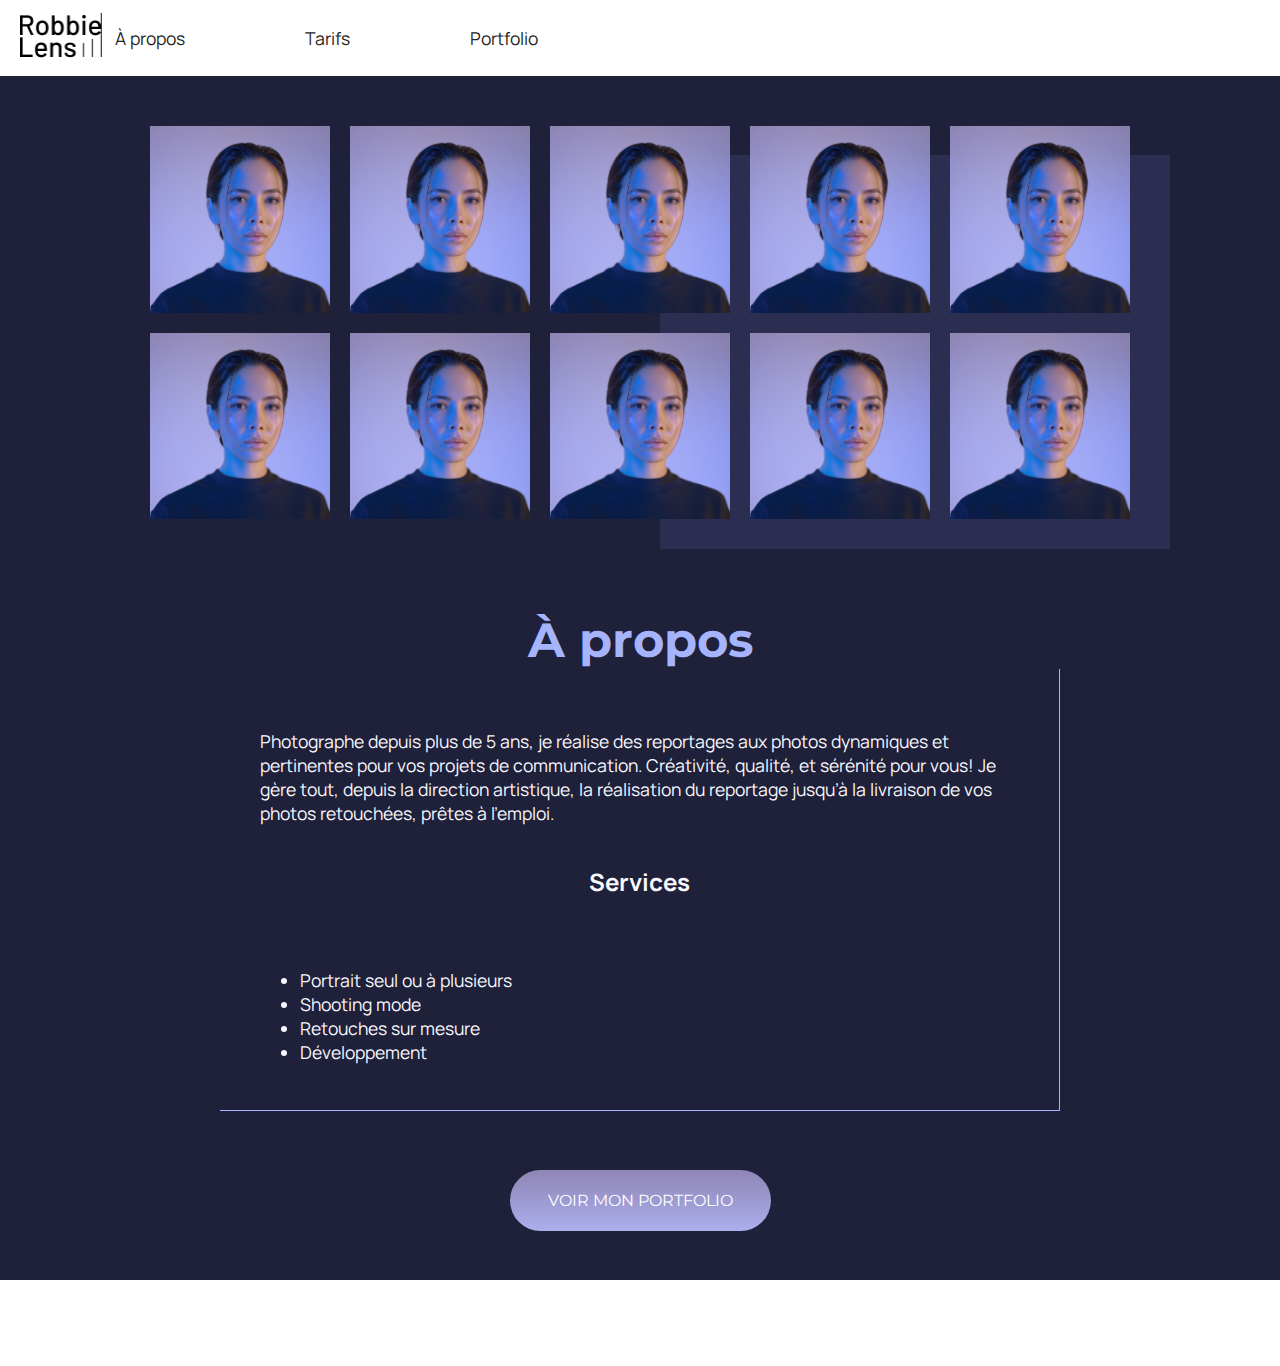
==== dossier-demo/a-propos.html @ 6ff95f7f "Ajout" ====
<!DOCTYPE html>
<html lang="fr">
<head>
    <meta charset="UTF-8">
    <meta http-equiv="X-UA-Compatible" content="IE=edge">
    <meta name="viewport" content="width=device-width, initial-scale=1.0">
    <title>À propos de Robbie Lens</title>
    <link rel="stylesheet" href="../style.css">
    <link href="https://fonts.googleapis.com/css2?family=Manrope&family=Montserrat&display=swap" rel="stylesheet">
    <script src="../app.js" type="module"></script>
</head>
<body>

    <header class="header">
        <div class="logo-header">
            <a href="index.html"><img src="../images/logo.png" alt="Logo"></a>
        </div>

        <section class="section-header">
            <img class="icon-open-menu" src="../images/icon-menu.svg" alt="">
            <div class="modal">
                <nav class="link-header">
                    <img class="icon-close-menu" src="../images/icon-close-menu.svg" alt="">
                    <ul>
                        <li><a href="../index.html">Accueil</a></li>
                        <li><a href="../dossier-demo/a-propos.html">À propos</a></li>
                        <li><a href="../dossier-demo/tarifs.html">Tarifs</a></li>
                        <li><a href="../dossier-demo/portfolio.html">Portfolio</a></li>
                    </ul>
                </nav>
            </div>
            
        </section>

        
    </header>

    <main class="main-aPropos reveal">
        <section class="section1-aPropos reveal-1">
            <div class="container-section1-aPropos">
                <div><img src="../images/robbie-lens.png" alt="Photos"></div>
                <div><img src="../images/robbie-lens.png" alt="Photos"></div>
                <div><img src="../images/robbie-lens.png" alt="Photos"></div>
                <div><img src="../images/robbie-lens.png" alt="Photos"></div>
                <div><img src="../images/robbie-lens.png" alt="Photos"></div>
                <div><img src="../images/robbie-lens.png" alt="Photos"></div>
                <div><img src="../images/robbie-lens.png" alt="Photos"></div>
                <div><img src="../images/robbie-lens.png" alt="Photos"></div>
                <div><img src="../images/robbie-lens.png" alt="Photos"></div>
                <div><img src="../images/robbie-lens.png" alt="Photos"></div>
            </div>
        </section>
    
        <section class="section2-aPropos">
            <div class="container-section2-aPropos reveal">
                <h1 class="reveal-1">À propos </h1>
                <div class="div-border-section2">
                    <p class="reveal-2">Photographe depuis plus de 5 ans, je réalise des reportages aux photos dynamiques et pertinentes pour vos projets de communication. Créativité, qualité, et sérénité pour vous! Je gère tout, depuis la direction artistique, la réalisation du reportage jusqu’à la livraison de vos photos retouchées, prêtes à l’emploi.</p>
    
                    <h2 class="reveal-3">Services</h2>
                    <ul class="reveal-4">
                        <li>Portrait seul ou à plusieurs</li>
                        <li>Shooting mode</li>
                        <li>Retouches sur mesure</li>
                        <li>Développement</li>
                    </ul>
                </div>
            </div>

            <div class="btn-portfolio reveal-4">
                <div class="btn-section2-aPropos"><a href="../dossier-demo/portfolio.html">voir mon portfolio</a></div>
           </div>
           
           
           
        </section>
    </main>

    <footer class="footer reveal">
        <div class="logo-footer reveal-3">
            <a href="../index.html"><img src="../images/logo.png" alt="Logo"></a>
        </div>

        <div class="div-footer reveal-3">
            <a href="https://twitter.com/" target="_blank"><img src="../images/twitter.png" alt="Twitter"></a>
            <a href="https://www.instagram.com/" target="_blank"><img src="../images/instagram.png" alt="Instagram"></a>        
        </div>
    </footer>
</body>
</html>
---- style.css ----
*{
    box-sizing: border-box;
}

body, html{
    margin: 0;
}

img{
    width: 100%;
    height: 100%;
}

:root{
    --blueF: #1F2039;
    --blueP: #A5B4FC;
    --Manrope: 'Manrope', sans-serif;
    --Monserrat: 'Montserrat', sans-serif;
}

a{
    text-decoration: none;
}

/* ============================================================== 
=                            ACCUEIL                            =
===============================================================*/ 

/* ==================== HEADER ===================== */

.header{
    display: flex;
    font-family: var(--Manrope);
    justify-content: space-between;
    padding: 10px 20px;
}

.logo-header{
    width: 82px;
    align-self: center;
}

.logo-header:hover{
    opacity: 0.5;
}

.section-header{
    align-self: center;
}

.section-header img{
    width: 20px;
    height: 20px;
}

.modal{
    /* display: none; */
    position: fixed;
    left: 0;
    top: 0;
    width: 100%;
    height: 100%;
    background-color: rgb(0,0,0); 
    background-color: rgba(0,0,0,0.4); 
    z-index: 1;

    transform: translate(-100%);
}

.modal.show-modal{
    animation-name: zoom; 
    animation-duration: 1s;
    animation-fill-mode: forwards;
}

.icon-close-menu{
    float: right;
}

.icon-open-menu:hover{
    cursor: pointer;
}

.icon-close-menu:hover{
    cursor: pointer;
}

.link-header{
    background: white;
    width: 70%;
    height: 100%;
    position: absolute;
    right: 0;
    padding: 20px;

}

@keyframes zoom {
    /* from {transform: scale(0.1)} 
    to {transform: scale(1)} */

    from {transform: translateX(-100%);}
    to {transform: translateX(0);}
    
  }


.link-header ul{
   list-style: none;
   padding: 30px 0;
}

.link-header li{
    margin-bottom: 30px;
}

.link-header a{
    font-size: 1.1em;
    color: #242424;
    display: inline-block;
}

.link-header a:hover{
    text-decoration: underline;
}




/* ===================== MAIN ===================== */

/* =================== SECTION1 ==================== */




.section1{
    max-width: 1020px;
    margin-left: auto;
    margin-right: auto;
    padding: 45px 20px;
    text-align: center;
    color: #F9F8FF;
}

.body-section1{
    background: var(--blueF);
}

.sous-div2-section1 h2{
    font-family: var(--Monserrat);
    font-size: 2em;
    color: var(--blueP);
}

.sous-div2-section1 P{
    font-family: var(--Manrope);
}

.span-color-section2{
    color: var(--blueP);
}

.btn-section1 a{
    display: inline-block;
    padding: 21px 28px;
    background: linear-gradient(180deg, #8E86B5 0%, #ACAEED 100%);
    border-radius: 50px;
    margin-top: 26px;
    color: white;
    font-family: var(--Monserrat);
}

.btn-section1 a:hover{
    opacity: 0.5;
}


/* =================== SECTION2 ==================== */


.container-section2{
    max-width: 1020px;
    margin-left: auto;
    margin-right: auto;
    padding: 0px 20px 30px;
    text-align: center;
}

.section2 h2{
    /* text-align: center; */
    font-size: 1.5em;
    font-family: var(--Monserrat);
    color: #1F2039;
    padding: 10px 0;
}

.div-album-section2{
    display: flex;
    flex-direction: column;
    gap: 22px;
}

.btn-section2 a{
    display: none;
    padding: 21px 38px;
    background: linear-gradient(180deg, #8E86B5 0%, #ACAEED 100%);
    border-radius: 50px;
    margin-top: 26px;
    color: white;
    font-family: var(--Monserrat);
    text-transform: uppercase;
}


/* =================== SECTION3 ==================== */


.container-section3{
    max-width: 1020px;
    margin-left: auto;
    margin-right: auto;
    padding: 30px 20px 50px;
}

.section3{
    color: white;
    background: var(--blueF);
}

.section3 h2{
    font-size: 1.5em;
    font-family: var(--Monserrat);
    color: var(--blueP);
    text-align: center;
    padding-bottom: 40px;
}

.form-section3{
    display: flex;
    flex-direction: column;
}

.div-form input{
    width: 100%;
    padding: 13px;
    margin: 7px 0 20px;
    font-family: var(--Manrope);
    border-radius: 5px;
    border: none;
}

.form-section3 textarea{
    width: 100%;
    margin-top: 7px;
    font-family: var(--Manrope);
    border-radius: 5px;
}

.form-section3 label{
    font-family: var(--Manrope);
}

.input-btn-form{
    padding: 20px 63px;
    border-radius: 50px;
    background: linear-gradient(180deg, #8E86B5 0%, #ACAEED 100%);
    color: white;
    margin-top: 25px;
    align-self: center;
    border: none;
}

.input-btn-form:hover{
    opacity: 0.5;
}



/* =================== FOOTER ==================== */


.footer{
    padding: 20px 40px;
    display: flex;
    justify-content: space-between;
}

.logo-footer{
    width: 57px;
    height: 29px;
}

.logo-footer:hover{
    opacity: 0.5;
}

.div-footer img{
    width: 32px;
    height: 32px;
}

.div-footer a:nth-child(2){
    margin-left: 32px;
}

.div-footer img:hover{
    opacity: 0.5;
}






/* =================== RESPONSIVE ==================== */


@media screen and (min-width: 600px) {

    .div-album-section2{
        display: grid;
        grid-template-columns: 1fr 1fr;
        gap: 16px;
    }     
    
}

@media screen and (min-width: 900px) {

 /* =================== HEADER ==================== */

    .logo{
        /* flex: none;    */
    }

    .link-header a{
        margin: 0 0 0 120px;
    } 

    .link-header ul{
        display: flex;
        padding: 0;
    }

    .icon-open-menu{
        display: none;
    }

    .icon-close-menu{
        display: none;
    }

    .modal{
        display: block;
        position: static;
        background-color: transparent; 
        background-color: transparent; 
        z-index: 1;
    }

    .link-header{
        background: none;
        padding: 0px;
        width: 100%;
        position: static;
    }

    .link-header li{
        margin: 0;
    }
    


 /* ===================SECTION1 ==================== */
    

    .section1{
        display: flex;
        flex-direction: row-reverse;
        gap: 50px;
        text-align: left;
        padding: 80px 20px;
    }

    .div1-section1{
        flex: none;
    }

    .div2-section1 h2{
     margin-top: 0;
     font-size: 3.5em;
    }

    /* .sous-div2-section1 h2{
        font-size: 2em;
    } */


 /* =================== SECTION2 ==================== */
    

    .section2{
        /* padding-bottom: 40px; */
    }

    .section2 h2{
        padding: 40px 0 30px;
    }

    .div-album-section2{
        /* display: grid; */
        grid-template-columns: 1fr 1fr 1fr;
        /* gap: 16px; */
    }

    .btn-section2 a{
        display: inline-block;
    }

    .btn-section2 a:hover{
        opacity: 0.5;
    }



 /* =================== SECTION3 ==================== */
    

    .div-form{
        display: flex;
        gap: 19px;
    }

    .div-form div{
        width: 100%;
    }

    .container-section3{
        padding-top: 50px;
        padding-bottom: 70px;
    }

}


/* =================== APPARITION AU DEFILLEMENT ==================== */

.reveal-loaded .reveal [class*="reveal-"]{
    opacity: 0 !important;
    transform: translateY(30px) !important;
    transition: 0s !important;
}

.reveal-loaded [class*="reveal-"]{
    transition: 1s cubic-bezier(.5, 0, 0, 1);
}

.reveal-loaded .reveal-2{
    transition-delay: .1s;
}

.reveal-loaded .reveal-3{
    transition-delay: .2s;
}

.reveal-loaded .reveal-4{
    transition-delay: .3s;
}




/* ============================================================== 
=                            A PROPOS                            =
===============================================================*/ 


/* =================== SECTION1 ==================== */


.container-section1-aPropos{
    max-width: 1020px;
    margin-left: auto;
    margin-right: auto;
    padding: 50px 20px 50px;
}

.main-aPropos{
    background: var(--blueF);
}

.container-section1-aPropos div:not(:first-child){
    display: none;
}


/* =================== SECTION2 ==================== */

.container-section2-aPropos{
    max-width: 900px;
    margin-left: auto;
    margin-right: auto;
    padding: 10px 30px 50px;
}

.section2-aPropos{
    color:  #F9F8FF;
}

.section2-aPropos h1{
    text-align: center;
    font-size: 3em;
    font-family: var(--Monserrat);
    color: var(--blueP);
    margin-bottom: 0;
}

.section2-aPropos p{
    font-family: var(--Manrope);
    margin-top: 0;
    font-size: 1.1em;
}

.section2-aPropos h2{
    text-align: center;
    font-family: var(--Manrope);
    margin-top: 40px;
    margin-bottom: 70px;
}

.section2-aPropos li{
    font-family: var(--Manrope);
    font-size: 1.1em;
}

.div-border-section2{
    padding: 60px 40px 30px;
    border-right: 1px solid #A5B4FC;
    border-bottom: 1px solid #A5B4FC;
}

.btn-portfolio{
    display: flex;
    justify-content: center;
}
.btn-section2-aPropos a{
    padding: 21px 38px;
    background: linear-gradient(180deg, #8E86B5 0%, #ACAEED 100%);
    border-radius: 50px;
    color: white;
    font-family: var(--Monserrat);
    text-transform: uppercase;
}

.btn-section2-aPropos{
    margin-bottom: 70px;
    margin-top: 30px;
}

.btn-section2-aPropos:hover{
    opacity: 0.5;
}




/* =================== RESPONSIVE ==================== */


@media screen and (min-width: 600px) {

 /* =================== SECTION1 ==================== */
    

    .container-section1-aPropos div:nth-child(2), 
    .container-section1-aPropos div:nth-child(3), 
    .container-section1-aPropos div:nth-child(4){
        display: block;
        z-index: 1;
    }

    .container-section1-aPropos{
        display: grid;
        grid-template-columns: 1fr 1fr;
        gap: 20px;
    }
    
}



@media screen and (min-width: 1090px) {


 /* =================== SECTION1 ==================== */
    

    .container-section1-aPropos div:nth-child(5), 
    .container-section1-aPropos div:nth-child(6), 
    .container-section1-aPropos div:nth-child(7),
    .container-section1-aPropos div:nth-child(8), 
    .container-section1-aPropos div:nth-child(9), 
    .container-section1-aPropos div:nth-child(10){
        display: block;
        z-index: 1;
    }

    .container-section1-aPropos{
        grid-template-columns: 1fr 1fr 1fr 1fr 1fr;
        position: relative;
    }

    .container-section1-aPropos::before{
        content: "";
        display: block;
        position: absolute;
        background:#2C2E51;
        width: 50%;
        height: 80%;
        right: -20px;
        bottom: 20px;
        z-index: 0;
    }
    
}




/* ============================================================== 
=                            TARIFS                            =
===============================================================*/ 

/* =================== SECTION1 ==================== */

.main-tarifs{
    background: var(--blueF);
    padding-bottom: 100px;
    padding-top: 30px;
}

.container-main-tarifs{
    max-width: 1020px;
    margin-left: auto;
    margin-right: auto;
    padding: 45px 20px;
}

.section1-tarifs{
    display: flex;
    justify-content: center;
}

.btn-tarifs-large{
    display: none;
}

.section1-tarifs h2{
    font: 3em var(--Monserrat);
    color: var(--blueP);
}


/* =================== SECTION2 ==================== */

.section2-tarifs{
    display: flex;
    flex-direction: column;
    gap: 60px;
    margin-bottom: 100px;
}

.div-section2-tarifs{
    border-right: 1px solid var(--blueP);
    border-bottom: 1px solid var(--blueP);
    padding: 10px 30px 20px 0;
}

.div-section2-tarifs h3{
    font: 600 1.2em var(--Monserrat);
    color: var(--blueP);
}

.div-section2-tarifs p{
    color: #F9F8FF;
    font-family: var(--Manrope);
}

.div-section2-tarifs b{
    color: var(--blueP);
    font-family: var(--Monserrat);
}

.div-section2-tarifs p:last-child{
    font-size: 0.6em;
}


/* =================== SECTION3 ==================== */

.section3-tarifs h2{
    font: 3em var(--Monserrat);
    color: var(--blueP);
    text-align: center;
}

td, th, table{
    border: 1px solid var(--blueP);
    border-collapse: collapse;
    color: #F9F8FF;
}

table{
    width: 100%;
}

th{
    padding: 7px 0;
    font-family: var(--Monserrat);
}

td{
    padding: 50px 0;
    font-family: var(--Manrope);
    text-align: center;
}



.btn-tarifs-small{
    margin-top: 50px;
    text-align: center;
}

.btn-tarifs-small a{
    margin-top: 40px;
    padding: 21px 38px;
    background: linear-gradient(180deg, #8E86B5 0%, #ACAEED 100%);
    border-radius: 50px;
    color: white;
    font-family: var(--Monserrat);
}

.btn-tarifs-small a:hover{
    opacity: 0.5;
}






/* =================== RESPONSIVE ==================== */


@media screen and (min-width: 900px) {

 /* =================== SECTION1 ==================== */

 .btn-tarifs-large{
    display: block;
 }

 .section1-tarifs{
    justify-content: space-between;
 }

 .btn-tarifs-large{
    align-self: center;
 }

 .btn-tarifs-large a{
    padding: 21px 38px;
    background: linear-gradient(180deg, #8E86B5 0%, #ACAEED 100%);
    border-radius: 50px;
    color: white;
    font-family: var(--Monserrat);
 }

 .btn-tarifs-large:hover{
    opacity: 0.5;
 }

 
 /* =================== SECTION2 ==================== */

 .section2-tarifs{
    flex-direction: row;
    gap: 60px;
 }


 /* =================== SECTION3 ==================== */

 .section3-tarifs h2{
    text-align: left;
 }

 .btn-tarifs-small{
    display: none;
 }



    
}



/* ============================================================== 
=                            PORTFOLIO                            =
===============================================================*/ 


/* =================== SECTION1 ==================== */

.section1-portfolio{
    background: var(--blueF);
}

.container-section1-portfolio{
    max-width: 1020px;
    margin-left: auto;
    margin-right: auto;
    padding: 45px 20px 25px;
}

.section1-portfolio h1{
    font: 700 3.5em var(--Monserrat);
    color: var(--blueP);
}


/* =================== SECTION2 ==================== */

.section2-portfolio{
    max-width: 1020px;
    margin-left: auto;
    margin-right: auto;
    padding: 45px 20px 70px;
}

.section2-portfolio h2{
    font-family: var(--Manrope);
    padding-bottom: 50px;
}

.container-main-portfolio{
    display: flex;
    flex-direction: column;
    gap: 12px;
}

.container-main-portfolio div{
    position: relative;
}

.container-main-portfolio p{
    display: none;
    position: absolute;
    color: white;
    top: 50%;
    left: 50%;
    transform: translate(-50%, -100%);  
    font: 600 1.3em var(--Manrope);
    
}

.container-main-portfolio img:hover{
    filter: brightness(30%);
   
}

.container-main-portfolio div:hover p{
    display: block;
}



/* =================== RESPONSIVE ==================== */


@media screen and (min-width: 700px) {

    /* =================== SECTION2 ==================== */

    .container-main-portfolio{
        display: grid;
        grid-template-columns: 1fr 1fr 1fr;
    }


}
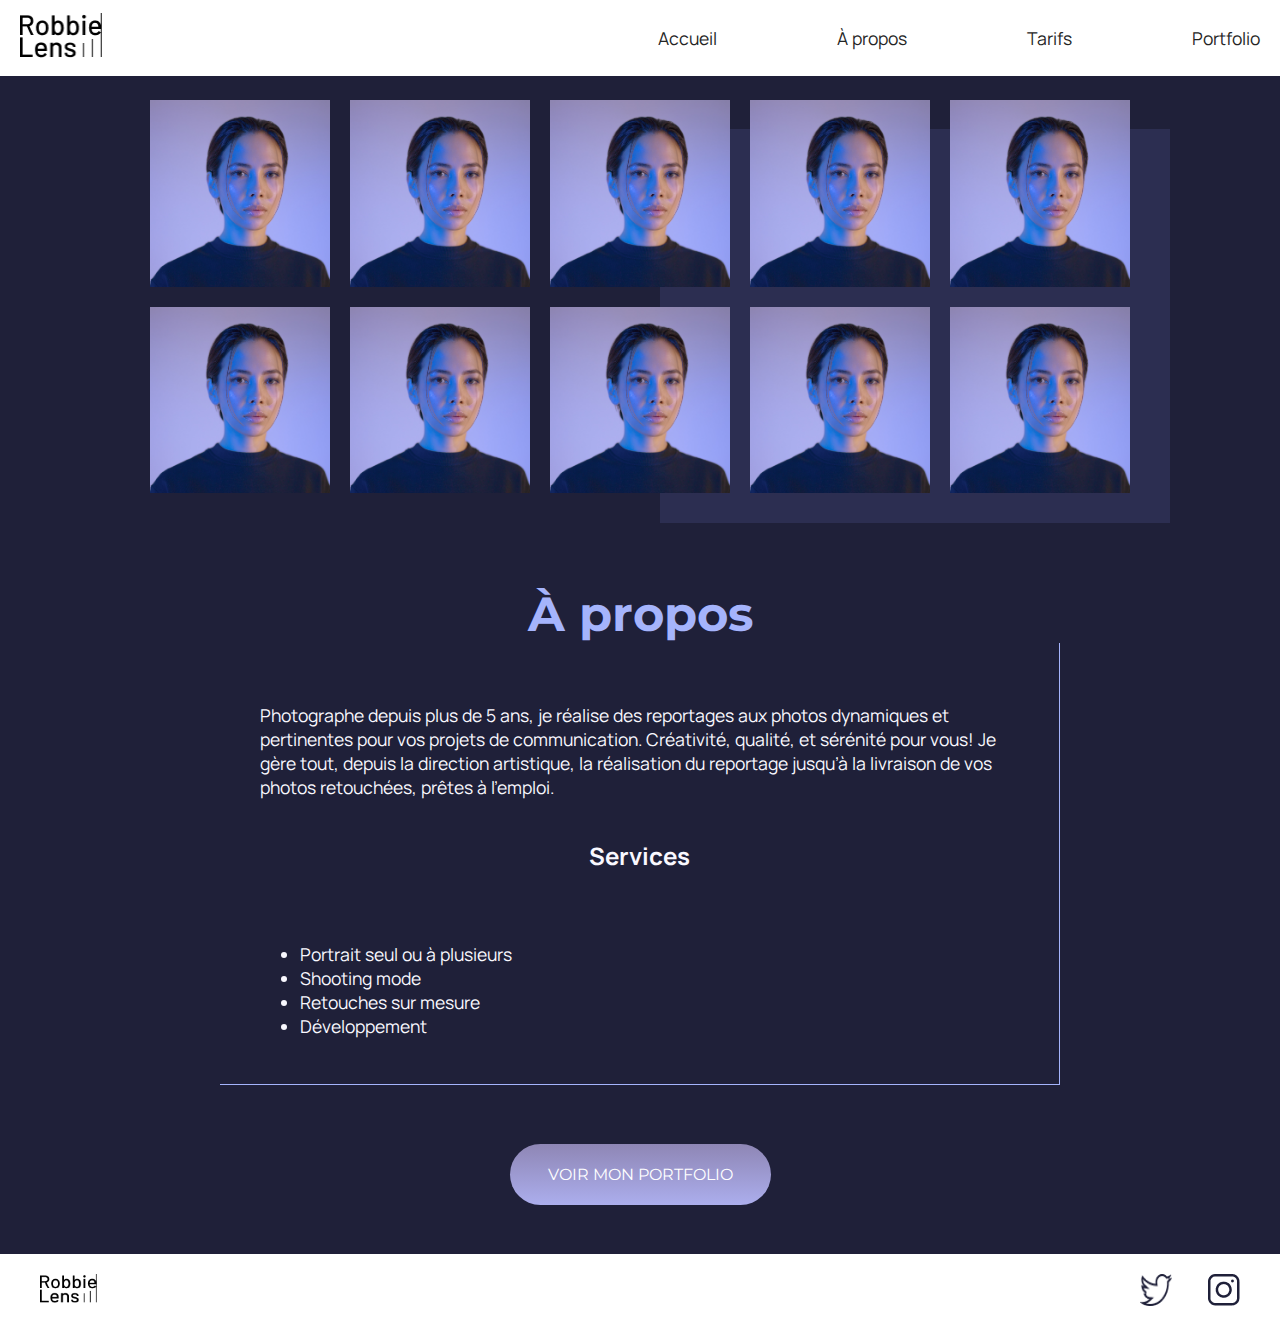
==== commit bf945b98: "update site" ====
--- a/dossier-demo/a-propos.html
+++ b/dossier-demo/a-propos.html
@@ -13,7 +13,7 @@
 
     <header class="header">
         <div class="logo-header">
-            <a href="index.html"><img src="../images/logo.png" alt="Logo"></a>
+            <a href="../index.html"><img src="../images/logo.png" alt="Logo"></a>
         </div>
 
         <section class="section-header">
--- a/style.css
+++ b/style.css
@@ -33,6 +33,12 @@
     font-family: var(--Manrope);
     justify-content: space-between;
     padding: 10px 20px;
+    position: fixed;
+    right: 0;
+    top: 0;
+    left: 0;
+    z-index: 3;
+    background: white;
 }
 
 .logo-header{
@@ -96,9 +102,6 @@
 }
 
 @keyframes zoom {
-    /* from {transform: scale(0.1)} 
-    to {transform: scale(1)} */
-
     from {transform: translateX(-100%);}
     to {transform: translateX(0);}
     
@@ -138,7 +141,7 @@
     max-width: 1020px;
     margin-left: auto;
     margin-right: auto;
-    padding: 45px 20px;
+    padding: 90px 20px 45px;
     text-align: center;
     color: #F9F8FF;
 }
@@ -330,10 +333,6 @@
 
  /* =================== HEADER ==================== */
 
-    .logo{
-        /* flex: none;    */
-    }
-
     .link-header a{
         margin: 0 0 0 120px;
     } 
@@ -357,6 +356,7 @@
         background-color: transparent; 
         background-color: transparent; 
         z-index: 1;
+        transform: translate(0);
     }
 
     .link-header{
@@ -380,7 +380,7 @@
         flex-direction: row-reverse;
         gap: 50px;
         text-align: left;
-        padding: 80px 20px;
+        padding: 140px 20px;
     }
 
     .div1-section1{
@@ -486,6 +486,10 @@
     padding: 50px 20px 50px;
 }
 
+.section1-aPropos{
+    padding-top: 50px;
+}
+
 .main-aPropos{
     background: var(--blueF);
 }
@@ -496,6 +500,7 @@
 
 
 /* =================== SECTION2 ==================== */
+
 
 .container-section2-aPropos{
     max-width: 900px;
@@ -637,7 +642,7 @@
 .main-tarifs{
     background: var(--blueF);
     padding-bottom: 100px;
-    padding-top: 30px;
+    padding-top: 80px;
 }
 
 .container-main-tarifs{
@@ -817,6 +822,7 @@
 
 .section1-portfolio{
     background: var(--blueF);
+    padding-top: 80px;
 }
 
 .container-section1-portfolio{
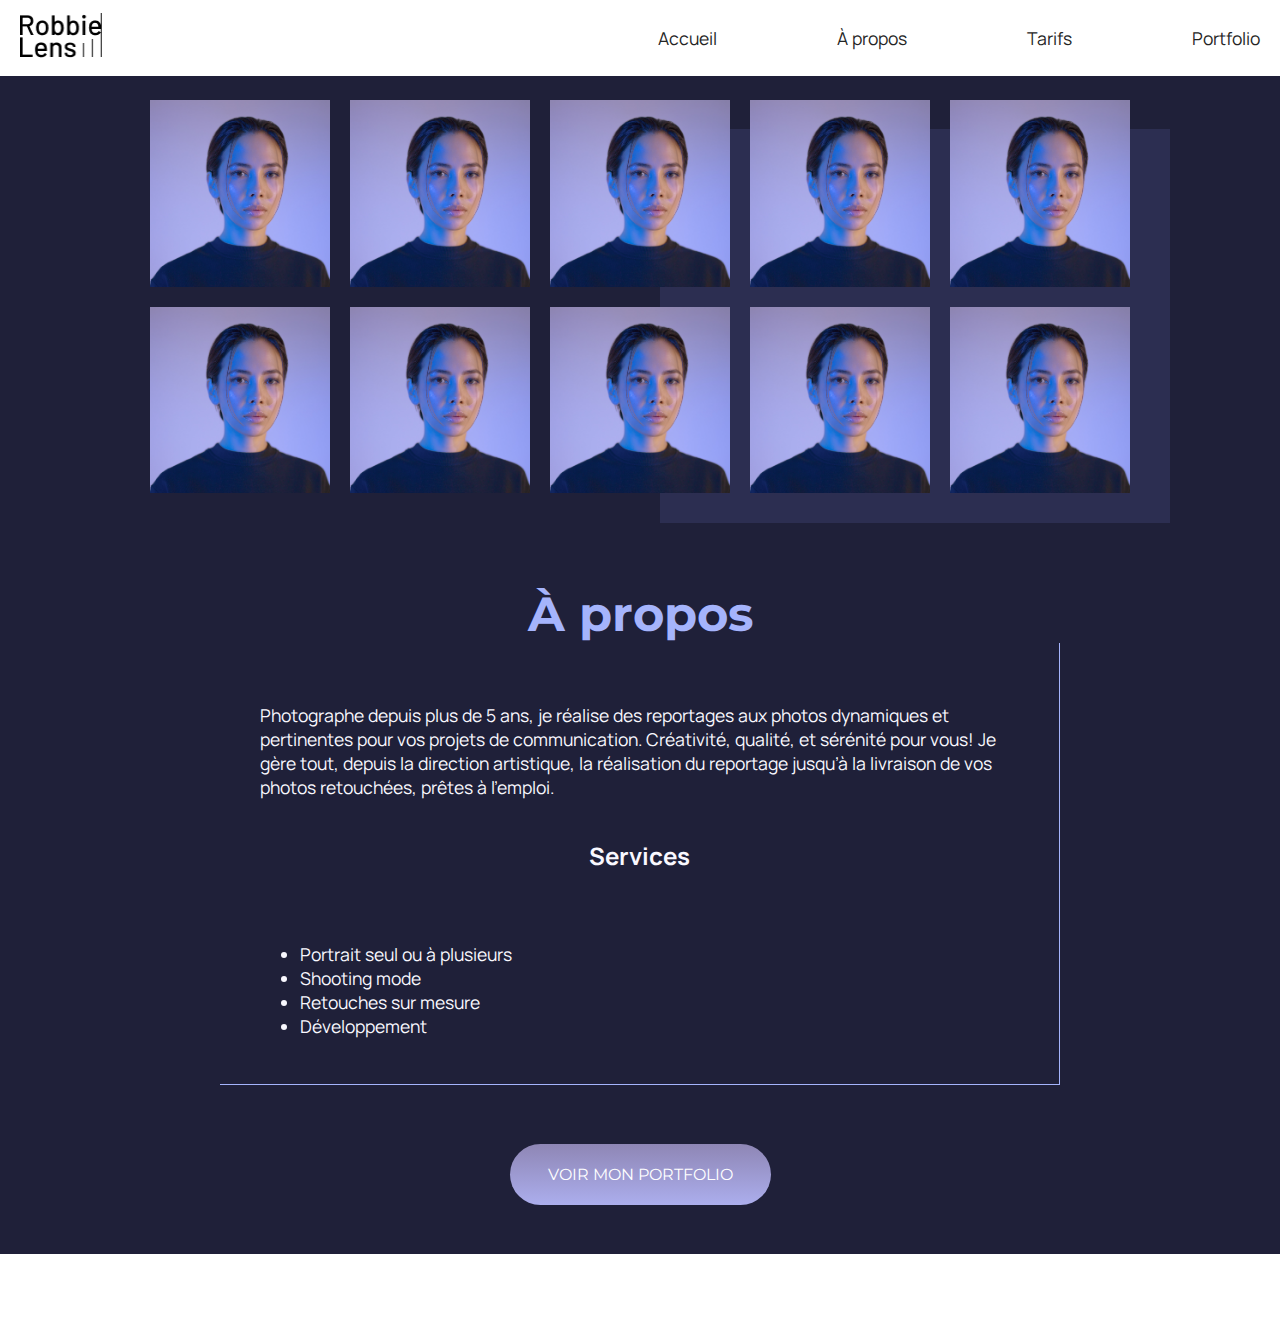
==== commit b7eaf245: "update" ====
--- a/dossier-demo/a-propos.html
+++ b/dossier-demo/a-propos.html
@@ -18,17 +18,17 @@
 
         <section class="section-header">
             <img class="icon-open-menu" src="../images/icon-menu.svg" alt="">
-            <div class="modal">
-                <nav class="link-header">
-                    <img class="icon-close-menu" src="../images/icon-close-menu.svg" alt="">
-                    <ul>
-                        <li><a href="../index.html">Accueil</a></li>
-                        <li><a href="../dossier-demo/a-propos.html">À propos</a></li>
-                        <li><a href="../dossier-demo/tarifs.html">Tarifs</a></li>
-                        <li><a href="../dossier-demo/portfolio.html">Portfolio</a></li>
-                    </ul>
-                </nav>
-            </div>
+            <div class="modal"></div>
+            <nav class="link-header">
+                <img class="icon-close-menu" src="../images/icon-close-menu.svg" alt="">
+                <ul>
+                    <li><a href="../index.html">Accueil</a></li>
+                    <li><a href="../dossier-demo/a-propos.html">À propos</a></li>
+                    <li><a href="../dossier-demo/tarifs.html">Tarifs</a></li>
+                    <li><a href="../dossier-demo/portfolio.html">Portfolio</a></li>
+                </ul>
+            </nav>
+        
             
         </section>
 
--- a/style.css
+++ b/style.css
@@ -60,7 +60,7 @@
 }
 
 .modal{
-    /* display: none; */
+    display: none;
     position: fixed;
     left: 0;
     top: 0;
@@ -69,13 +69,15 @@
     background-color: rgb(0,0,0); 
     background-color: rgba(0,0,0,0.4); 
     z-index: 1;
-
-    transform: translate(-100%);
 }
 
 .modal.show-modal{
+    display: block;
+}
+
+.link-header.show-modal{
     animation-name: zoom; 
-    animation-duration: 1s;
+    animation-duration: .3s;
     animation-fill-mode: forwards;
 }
 
@@ -95,14 +97,16 @@
     background: white;
     width: 70%;
     height: 100%;
-    position: absolute;
+    position: fixed;
     right: 0;
+    top: 0;
     padding: 20px;
-
+    transform: translate(200%);
+    z-index: 2;
 }
 
 @keyframes zoom {
-    from {transform: translateX(-100%);}
+    from {transform: translateX(200%);}
     to {transform: translateX(0);}
     
   }
@@ -354,9 +358,6 @@
         display: block;
         position: static;
         background-color: transparent; 
-        background-color: transparent; 
-        z-index: 1;
-        transform: translate(0);
     }
 
     .link-header{
@@ -364,6 +365,7 @@
         padding: 0px;
         width: 100%;
         position: static;
+        transform: translate(0);
     }
 
     .link-header li{
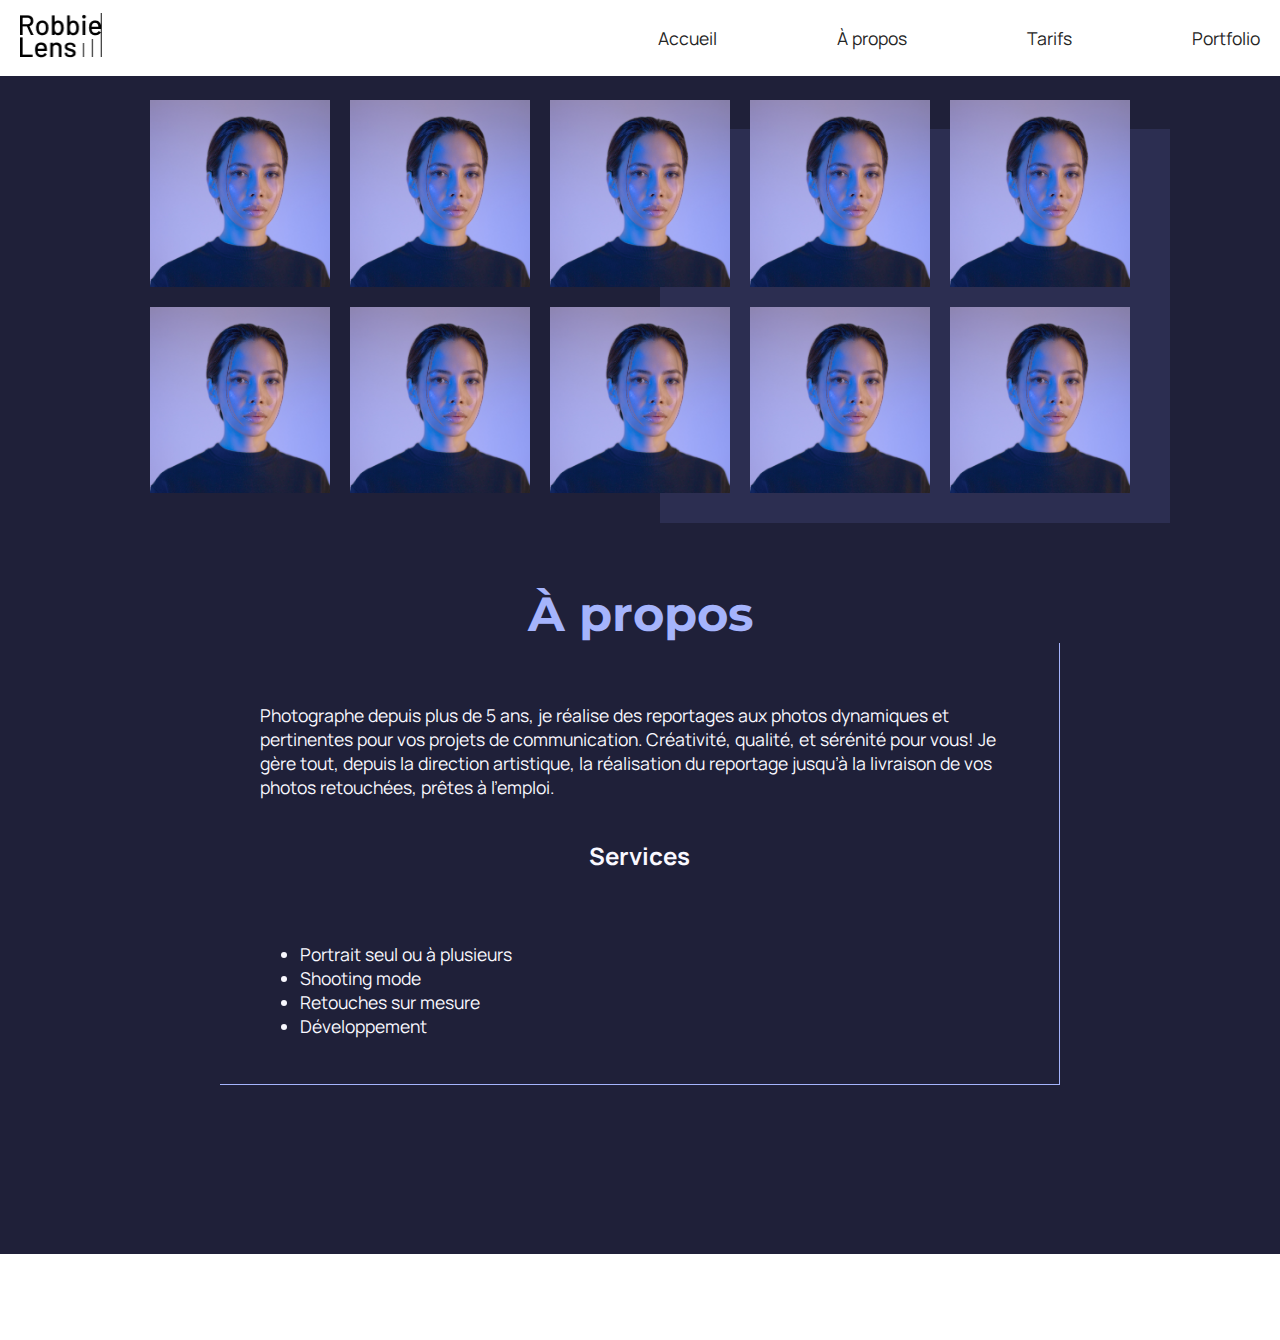
==== commit f50fc1c1: "Modification dans le défilement" ====
--- a/dossier-demo/a-propos.html
+++ b/dossier-demo/a-propos.html
@@ -35,9 +35,9 @@
         
     </header>
 
-    <main class="main-aPropos reveal">
-        <section class="section1-aPropos reveal-1">
-            <div class="container-section1-aPropos">
+    <main class="main-aPropos">
+        <section class="section1-aPropos">
+            <div class="container-section1-aPropos reveal reveal-3">
                 <div><img src="../images/robbie-lens.png" alt="Photos"></div>
                 <div><img src="../images/robbie-lens.png" alt="Photos"></div>
                 <div><img src="../images/robbie-lens.png" alt="Photos"></div>
@@ -52,13 +52,13 @@
         </section>
     
         <section class="section2-aPropos">
-            <div class="container-section2-aPropos reveal">
-                <h1 class="reveal-1">À propos </h1>
-                <div class="div-border-section2">
-                    <p class="reveal-2">Photographe depuis plus de 5 ans, je réalise des reportages aux photos dynamiques et pertinentes pour vos projets de communication. Créativité, qualité, et sérénité pour vous! Je gère tout, depuis la direction artistique, la réalisation du reportage jusqu’à la livraison de vos photos retouchées, prêtes à l’emploi.</p>
+            <div class="container-section2-aPropos">
+                <h1 class="reveal reveal-3">À propos </h1>
+                <div class="div-border-section2 reveal reveal-3">
+                    <p>Photographe depuis plus de 5 ans, je réalise des reportages aux photos dynamiques et pertinentes pour vos projets de communication. Créativité, qualité, et sérénité pour vous! Je gère tout, depuis la direction artistique, la réalisation du reportage jusqu’à la livraison de vos photos retouchées, prêtes à l’emploi.</p>
     
-                    <h2 class="reveal-3">Services</h2>
-                    <ul class="reveal-4">
+                    <h2>Services</h2>
+                    <ul>
                         <li>Portrait seul ou à plusieurs</li>
                         <li>Shooting mode</li>
                         <li>Retouches sur mesure</li>
@@ -67,7 +67,7 @@
                 </div>
             </div>
 
-            <div class="btn-portfolio reveal-4">
+            <div class="btn-portfolio reveal reveal-3">
                 <div class="btn-section2-aPropos"><a href="../dossier-demo/portfolio.html">voir mon portfolio</a></div>
            </div>
            
@@ -76,12 +76,12 @@
         </section>
     </main>
 
-    <footer class="footer reveal">
-        <div class="logo-footer reveal-3">
+    <footer class="footer">
+        <div class="logo-footer reveal reveal-3">
             <a href="../index.html"><img src="../images/logo.png" alt="Logo"></a>
         </div>
 
-        <div class="div-footer reveal-3">
+        <div class="div-footer reveal reveal-3">
             <a href="https://twitter.com/" target="_blank"><img src="../images/twitter.png" alt="Twitter"></a>
             <a href="https://www.instagram.com/" target="_blank"><img src="../images/instagram.png" alt="Instagram"></a>        
         </div>
--- a/style.css
+++ b/style.css
@@ -1,5 +1,6 @@
 *{
-    box-sizing: border-box;
+    -webkit-box-sizing: border-box;
+            box-sizing: border-box;
 }
 
 body, html{
@@ -29,9 +30,13 @@
 /* ==================== HEADER ===================== */
 
 .header{
+    display: -webkit-box;
+    display: -ms-flexbox;
     display: flex;
     font-family: var(--Manrope);
-    justify-content: space-between;
+    -webkit-box-pack: justify;
+        -ms-flex-pack: justify;
+            justify-content: space-between;
     padding: 10px 20px;
     position: fixed;
     right: 0;
@@ -43,7 +48,9 @@
 
 .logo-header{
     width: 82px;
-    align-self: center;
+    -ms-flex-item-align: center;
+        -ms-grid-row-align: center;
+        align-self: center;
 }
 
 .logo-header:hover{
@@ -51,7 +58,9 @@
 }
 
 .section-header{
-    align-self: center;
+    -ms-flex-item-align: center;
+        -ms-grid-row-align: center;
+        align-self: center;
 }
 
 .section-header img{
@@ -76,9 +85,12 @@
 }
 
 .link-header.show-modal{
-    animation-name: zoom; 
-    animation-duration: .3s;
-    animation-fill-mode: forwards;
+    -webkit-animation-name: zoom;
+            animation-name: zoom; 
+    -webkit-animation-duration: .3s; 
+            animation-duration: .3s;
+    -webkit-animation-fill-mode: forwards;
+            animation-fill-mode: forwards;
 }
 
 .icon-close-menu{
@@ -101,13 +113,21 @@
     right: 0;
     top: 0;
     padding: 20px;
-    transform: translate(200%);
+    -webkit-transform: translate(200%);
+        -ms-transform: translate(200%);
+            transform: translate(200%);
     z-index: 2;
 }
 
+@-webkit-keyframes zoom {
+    from {-webkit-transform: translateX(200%);transform: translateX(200%);}
+    to {-webkit-transform: translateX(0);transform: translateX(0);}
+    
+  }
+
 @keyframes zoom {
-    from {transform: translateX(200%);}
-    to {transform: translateX(0);}
+    from {-webkit-transform: translateX(200%);transform: translateX(200%);}
+    to {-webkit-transform: translateX(0);transform: translateX(0);}
     
   }
 
@@ -171,6 +191,8 @@
 .btn-section1 a{
     display: inline-block;
     padding: 21px 28px;
+    background: -webkit-gradient(linear, left top, left bottom, from(#8E86B5), to(#ACAEED));
+    background: -o-linear-gradient(top, #8E86B5 0%, #ACAEED 100%);
     background: linear-gradient(180deg, #8E86B5 0%, #ACAEED 100%);
     border-radius: 50px;
     margin-top: 26px;
@@ -203,14 +225,21 @@
 }
 
 .div-album-section2{
+    display: -webkit-box;
+    display: -ms-flexbox;
     display: flex;
-    flex-direction: column;
+    -webkit-box-orient: vertical;
+    -webkit-box-direction: normal;
+        -ms-flex-direction: column;
+            flex-direction: column;
     gap: 22px;
 }
 
 .btn-section2 a{
     display: none;
     padding: 21px 38px;
+    background: -webkit-gradient(linear, left top, left bottom, from(#8E86B5), to(#ACAEED));
+    background: -o-linear-gradient(top, #8E86B5 0%, #ACAEED 100%);
     background: linear-gradient(180deg, #8E86B5 0%, #ACAEED 100%);
     border-radius: 50px;
     margin-top: 26px;
@@ -244,8 +273,13 @@
 }
 
 .form-section3{
+    display: -webkit-box;
+    display: -ms-flexbox;
     display: flex;
-    flex-direction: column;
+    -webkit-box-orient: vertical;
+    -webkit-box-direction: normal;
+        -ms-flex-direction: column;
+            flex-direction: column;
 }
 
 .div-form input{
@@ -271,10 +305,14 @@
 .input-btn-form{
     padding: 20px 63px;
     border-radius: 50px;
+    background: -webkit-gradient(linear, left top, left bottom, from(#8E86B5), to(#ACAEED));
+    background: -o-linear-gradient(top, #8E86B5 0%, #ACAEED 100%);
     background: linear-gradient(180deg, #8E86B5 0%, #ACAEED 100%);
     color: white;
     margin-top: 25px;
-    align-self: center;
+    -ms-flex-item-align: center;
+        -ms-grid-row-align: center;
+        align-self: center;
     border: none;
 }
 
@@ -289,8 +327,12 @@
 
 .footer{
     padding: 20px 40px;
+    display: -webkit-box;
+    display: -ms-flexbox;
     display: flex;
-    justify-content: space-between;
+    -webkit-box-pack: justify;
+        -ms-flex-pack: justify;
+            justify-content: space-between;
 }
 
 .logo-footer{
@@ -326,7 +368,9 @@
 @media screen and (min-width: 600px) {
 
     .div-album-section2{
+        display: -ms-grid;
         display: grid;
+        -ms-grid-columns: 1fr 16px 1fr;
         grid-template-columns: 1fr 1fr;
         gap: 16px;
     }     
@@ -342,6 +386,8 @@
     } 
 
     .link-header ul{
+        display: -webkit-box;
+        display: -ms-flexbox;
         display: flex;
         padding: 0;
     }
@@ -352,12 +398,6 @@
 
     .icon-close-menu{
         display: none;
-    }
-
-    .modal{
-        display: block;
-        position: static;
-        background-color: transparent; 
     }
 
     .link-header{
@@ -365,7 +405,9 @@
         padding: 0px;
         width: 100%;
         position: static;
-        transform: translate(0);
+        -webkit-transform: translate(0);
+            -ms-transform: translate(0);
+                transform: translate(0);
     }
 
     .link-header li{
@@ -378,15 +420,22 @@
     
 
     .section1{
+        display: -webkit-box;
+        display: -ms-flexbox;
         display: flex;
-        flex-direction: row-reverse;
+        -webkit-box-orient: horizontal;
+        -webkit-box-direction: reverse;
+            -ms-flex-direction: row-reverse;
+                flex-direction: row-reverse;
         gap: 50px;
         text-align: left;
         padding: 140px 20px;
     }
 
     .div1-section1{
-        flex: none;
+        -webkit-box-flex: 0;
+            -ms-flex: none;
+                flex: none;
     }
 
     .div2-section1 h2{
@@ -412,6 +461,7 @@
 
     .div-album-section2{
         /* display: grid; */
+        -ms-grid-columns: 1fr 1fr 1fr;
         grid-template-columns: 1fr 1fr 1fr;
         /* gap: 16px; */
     }
@@ -430,6 +480,8 @@
     
 
     .div-form{
+        display: -webkit-box;
+        display: -ms-flexbox;
         display: flex;
         gap: 19px;
     }
@@ -448,26 +500,40 @@
 
 /* =================== APPARITION AU DEFILLEMENT ==================== */
 
-.reveal-loaded .reveal [class*="reveal-"]{
+.reveal-loaded .reveal[class*="reveal-"]{
     opacity: 0 !important;
-    transform: translateY(30px) !important;
+    -webkit-transform: translateY(30px) !important;
+        -ms-transform: translateY(30px) !important;
+            transform: translateY(30px) !important;
+    -webkit-transition: 0s !important;
+    -o-transition: 0s !important;
     transition: 0s !important;
 }
 
+
 .reveal-loaded [class*="reveal-"]{
+    -webkit-transition: 1s cubic-bezier(.5, 0, 0, 1);
+    -o-transition: 1s cubic-bezier(.5, 0, 0, 1);
     transition: 1s cubic-bezier(.5, 0, 0, 1);
+
 }
 
 .reveal-loaded .reveal-2{
-    transition-delay: .1s;
+    -webkit-transition-delay: .1s;
+         -o-transition-delay: .1s;
+            transition-delay: .1s;
 }
 
 .reveal-loaded .reveal-3{
-    transition-delay: .2s;
+    -webkit-transition-delay: .3s;
+         -o-transition-delay: .3s;
+            transition-delay: .3s;
 }
 
 .reveal-loaded .reveal-4{
-    transition-delay: .3s;
+    -webkit-transition-delay: .5s;
+         -o-transition-delay: .5s;
+            transition-delay: .5s;
 }
 
 
@@ -548,11 +614,17 @@
 }
 
 .btn-portfolio{
+    display: -webkit-box;
+    display: -ms-flexbox;
     display: flex;
-    justify-content: center;
+    -webkit-box-pack: center;
+        -ms-flex-pack: center;
+            justify-content: center;
 }
 .btn-section2-aPropos a{
     padding: 21px 38px;
+    background: -webkit-gradient(linear, left top, left bottom, from(#8E86B5), to(#ACAEED));
+    background: -o-linear-gradient(top, #8E86B5 0%, #ACAEED 100%);
     background: linear-gradient(180deg, #8E86B5 0%, #ACAEED 100%);
     border-radius: 50px;
     color: white;
@@ -588,7 +660,9 @@
     }
 
     .container-section1-aPropos{
+        display: -ms-grid;
         display: grid;
+        -ms-grid-columns: 1fr 20px 1fr;
         grid-template-columns: 1fr 1fr;
         gap: 20px;
     }
@@ -614,6 +688,7 @@
     }
 
     .container-section1-aPropos{
+        -ms-grid-columns: 1fr 1fr 1fr 1fr 1fr;
         grid-template-columns: 1fr 1fr 1fr 1fr 1fr;
         position: relative;
     }
@@ -655,8 +730,12 @@
 }
 
 .section1-tarifs{
+    display: -webkit-box;
+    display: -ms-flexbox;
     display: flex;
-    justify-content: center;
+    -webkit-box-pack: center;
+        -ms-flex-pack: center;
+            justify-content: center;
 }
 
 .btn-tarifs-large{
@@ -672,8 +751,13 @@
 /* =================== SECTION2 ==================== */
 
 .section2-tarifs{
+    display: -webkit-box;
+    display: -ms-flexbox;
     display: flex;
-    flex-direction: column;
+    -webkit-box-orient: vertical;
+    -webkit-box-direction: normal;
+        -ms-flex-direction: column;
+            flex-direction: column;
     gap: 60px;
     margin-bottom: 100px;
 }
@@ -743,6 +827,8 @@
 .btn-tarifs-small a{
     margin-top: 40px;
     padding: 21px 38px;
+    background: -webkit-gradient(linear, left top, left bottom, from(#8E86B5), to(#ACAEED));
+    background: -o-linear-gradient(top, #8E86B5 0%, #ACAEED 100%);
     background: linear-gradient(180deg, #8E86B5 0%, #ACAEED 100%);
     border-radius: 50px;
     color: white;
@@ -770,15 +856,21 @@
  }
 
  .section1-tarifs{
-    justify-content: space-between;
+    -webkit-box-pack: justify;
+        -ms-flex-pack: justify;
+            justify-content: space-between;
  }
 
  .btn-tarifs-large{
-    align-self: center;
+    -ms-flex-item-align: center;
+        -ms-grid-row-align: center;
+        align-self: center;
  }
 
  .btn-tarifs-large a{
     padding: 21px 38px;
+    background: -webkit-gradient(linear, left top, left bottom, from(#8E86B5), to(#ACAEED));
+    background: -o-linear-gradient(top, #8E86B5 0%, #ACAEED 100%);
     background: linear-gradient(180deg, #8E86B5 0%, #ACAEED 100%);
     border-radius: 50px;
     color: white;
@@ -793,7 +885,10 @@
  /* =================== SECTION2 ==================== */
 
  .section2-tarifs{
-    flex-direction: row;
+    -webkit-box-orient: horizontal;
+    -webkit-box-direction: normal;
+        -ms-flex-direction: row;
+            flex-direction: row;
     gap: 60px;
  }
 
@@ -855,8 +950,13 @@
 }
 
 .container-main-portfolio{
+    display: -webkit-box;
+    display: -ms-flexbox;
     display: flex;
-    flex-direction: column;
+    -webkit-box-orient: vertical;
+    -webkit-box-direction: normal;
+        -ms-flex-direction: column;
+            flex-direction: column;
     gap: 12px;
 }
 
@@ -870,13 +970,16 @@
     color: white;
     top: 50%;
     left: 50%;
-    transform: translate(-50%, -100%);  
+    -webkit-transform: translate(-50%, -100%);
+        -ms-transform: translate(-50%, -100%);
+            transform: translate(-50%, -100%);  
     font: 600 1.3em var(--Manrope);
     
 }
 
 .container-main-portfolio img:hover{
-    filter: brightness(30%);
+    -webkit-filter: brightness(30%);
+            filter: brightness(30%);
    
 }
 
@@ -894,7 +997,9 @@
     /* =================== SECTION2 ==================== */
 
     .container-main-portfolio{
+        display: -ms-grid;
         display: grid;
+        -ms-grid-columns: 1fr 1fr 1fr;
         grid-template-columns: 1fr 1fr 1fr;
     }
 
